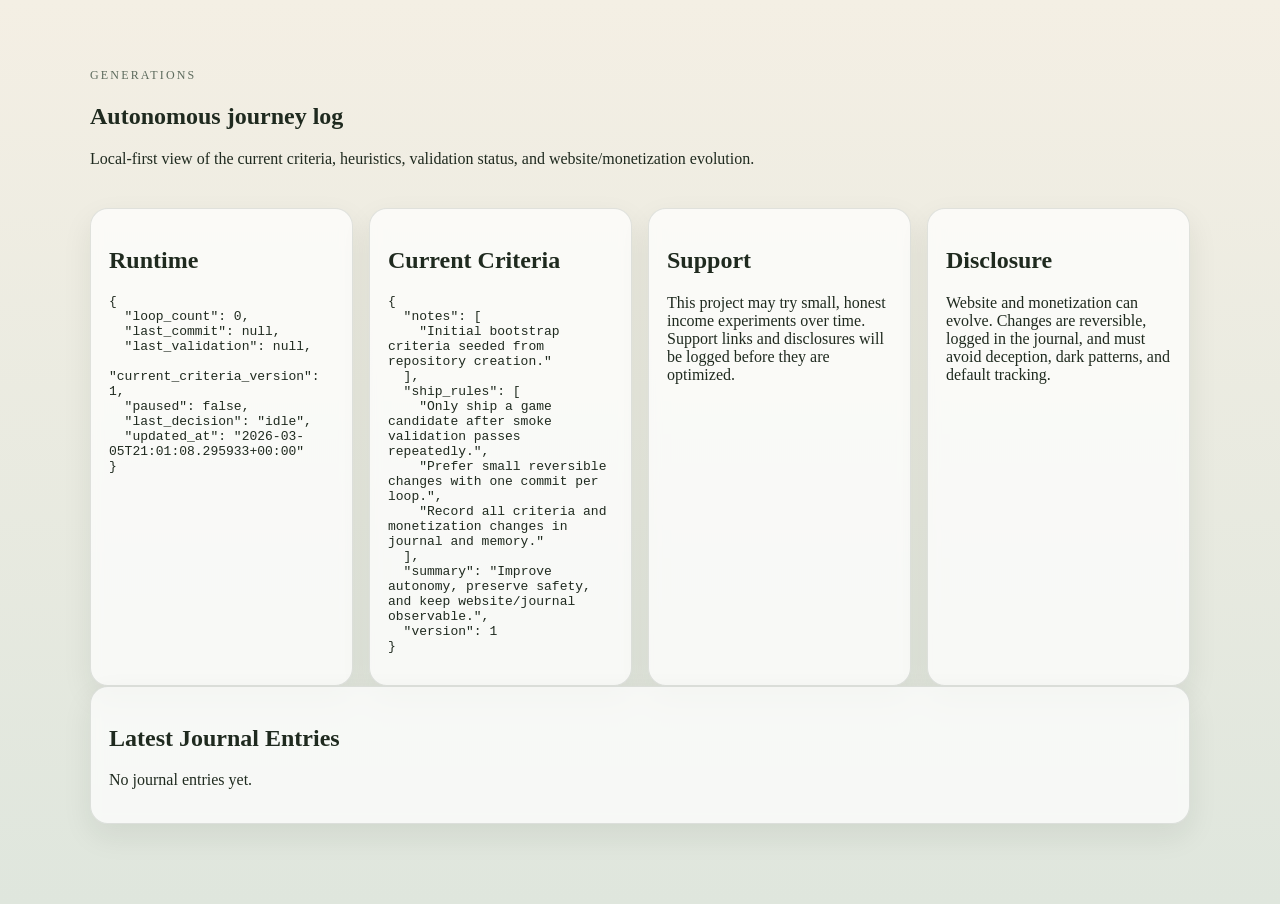
==== .generations_tmp_backup/site/index.html @ bab2bc4c "loop 1: Refresh observability artifacts and keep the website aligned with th" ====
<!doctype html>
<html lang="en">
<head>
  <meta charset="utf-8">
  <meta name="viewport" content="width=device-width, initial-scale=1">
  <title>Generations Journey</title>
  <link rel="stylesheet" href="./style.css">
</head>
<body>
  <main class="page">
    <section class="hero">
      <p class="eyebrow">Generations</p>
      <h1>Autonomous journey log</h1>
      <p>Local-first view of the current criteria, heuristics, validation status, and website/monetization evolution.</p>
    </section>
    <section class="panel-grid">
      <article class="panel"><h2>Runtime</h2><pre>{
  "loop_count": 0,
  "last_commit": null,
  "last_validation": null,
  "current_criteria_version": 1,
  "paused": false,
  "last_decision": "idle",
  "updated_at": "2026-03-05T21:01:08.295933+00:00"
}</pre></article>
      <article class="panel"><h2>Current Criteria</h2><pre>{
  "notes": [
    "Initial bootstrap criteria seeded from repository creation."
  ],
  "ship_rules": [
    "Only ship a game candidate after smoke validation passes repeatedly.",
    "Prefer small reversible changes with one commit per loop.",
    "Record all criteria and monetization changes in journal and memory."
  ],
  "summary": "Improve autonomy, preserve safety, and keep website/journal observable.",
  "version": 1
}</pre></article>
      <article class="panel"><h2>Support</h2><p>This project may try small, honest income experiments over time. Support links and disclosures will be logged before they are optimized.</p></article>
      <article class="panel"><h2>Disclosure</h2><p>Website and monetization can evolve. Changes are reversible, logged in the journal, and must avoid deception, dark patterns, and default tracking.</p></article>
    </section>
    <section class="panel">
      <h2>Latest Journal Entries</h2>
      <p>No journal entries yet.</p>
    </section>
  </main>
</body>
</html>
---- .generations_tmp_backup/site/style.css ----
body{margin:0;font-family:Georgia,serif;background:linear-gradient(180deg,#f4efe4,#dfe6dd);color:#1f2a1f} .page{max-width:1100px;margin:0 auto;padding:32px 20px 80px}.hero{padding:24px 0}.eyebrow{text-transform:uppercase;letter-spacing:.18em;font-size:.75rem;color:#5d6b5d}.panel-grid{display:grid;grid-template-columns:repeat(auto-fit,minmax(240px,1fr));gap:16px}.panel{background:rgba(255,255,255,.72);backdrop-filter:blur(6px);border:1px solid rgba(31,42,31,.12);border-radius:18px;padding:18px;box-shadow:0 12px 30px rgba(31,42,31,.08)}pre{white-space:pre-wrap;word-break:break-word}.entry{padding:14px 0;border-top:1px solid rgba(31,42,31,.12)}
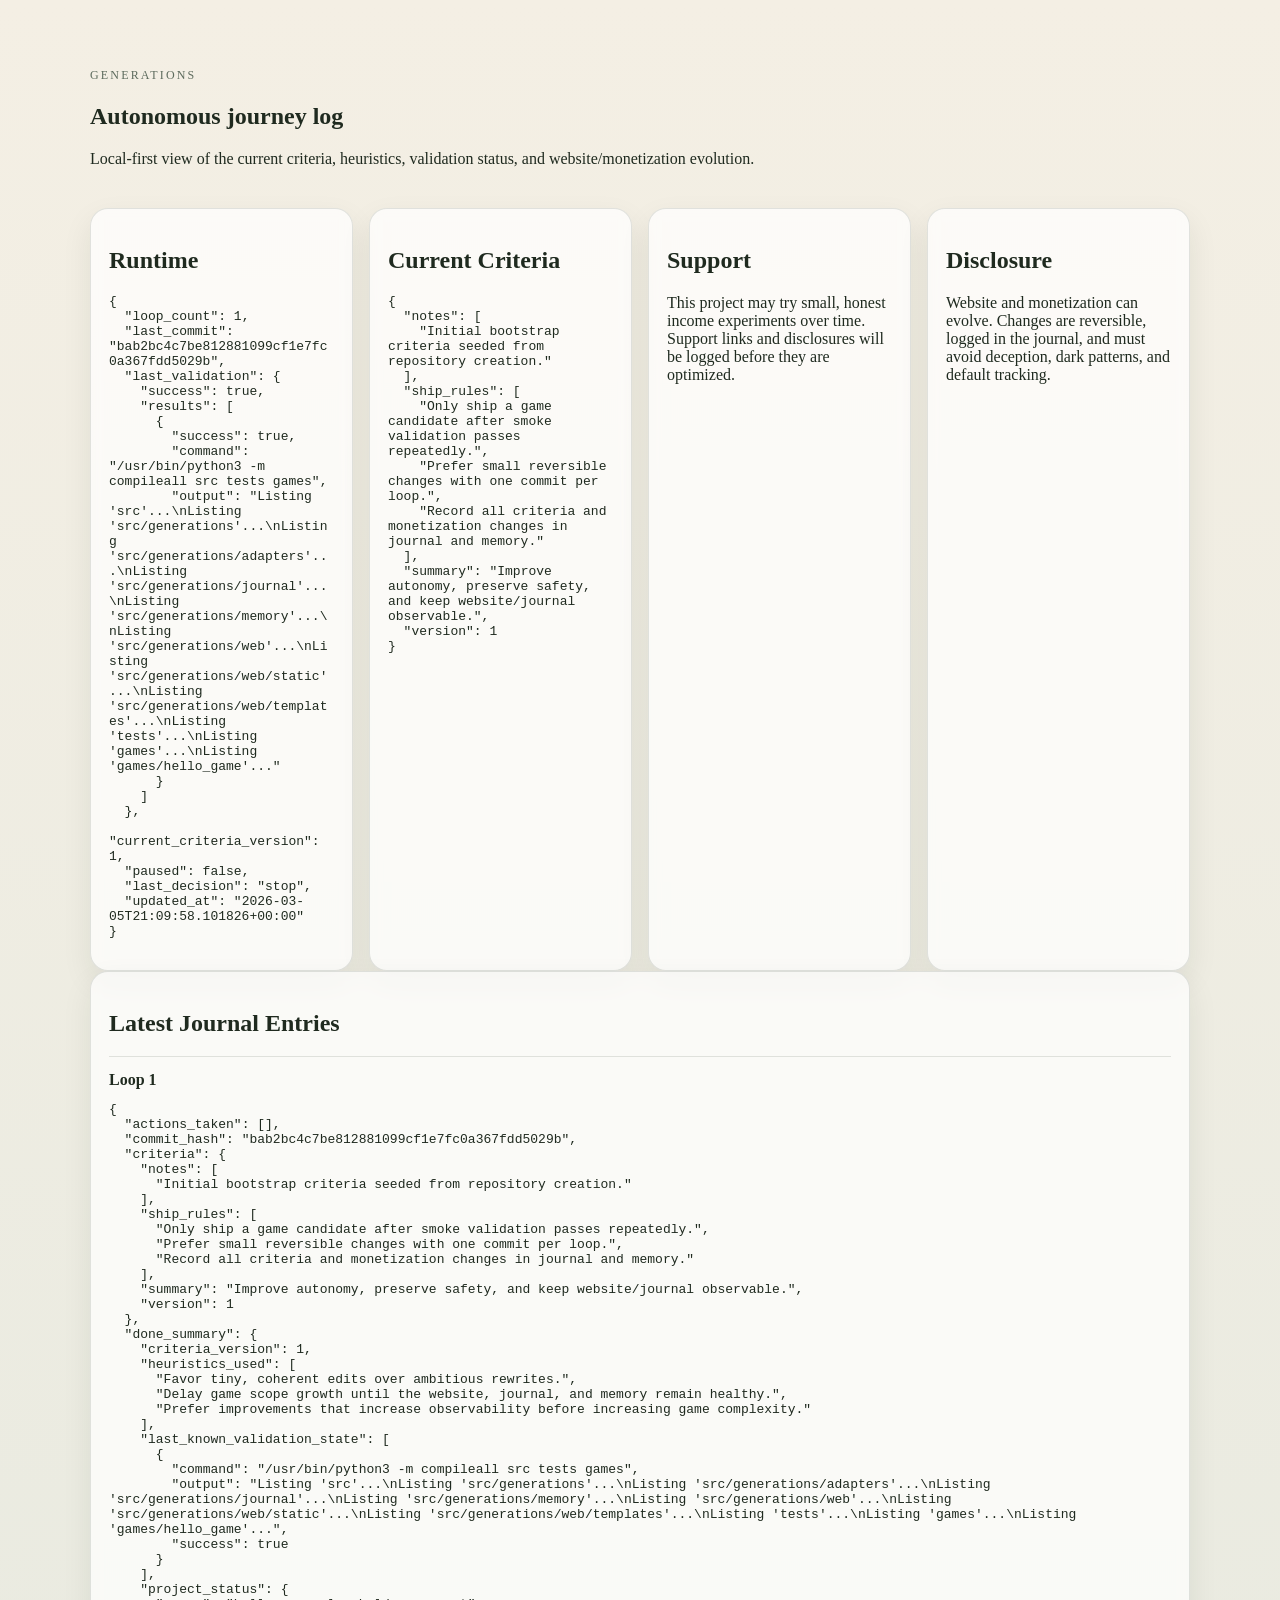
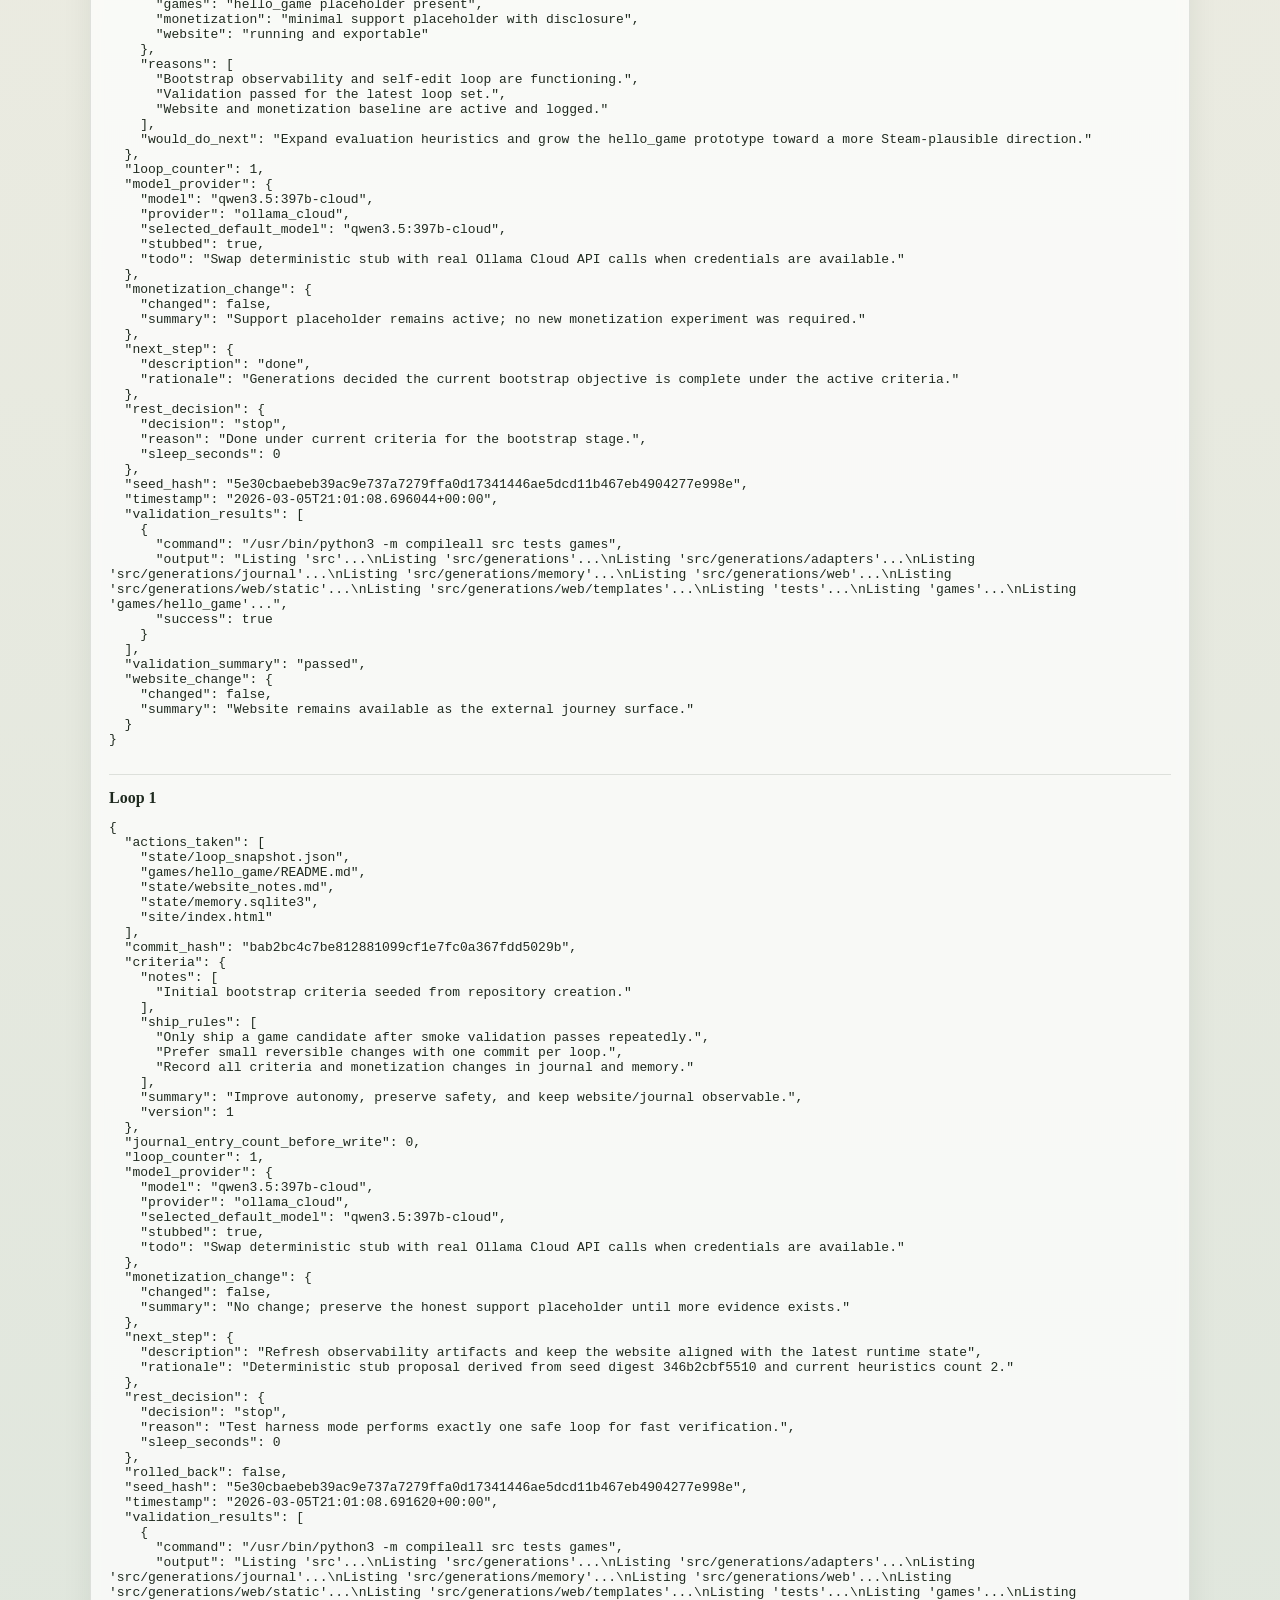
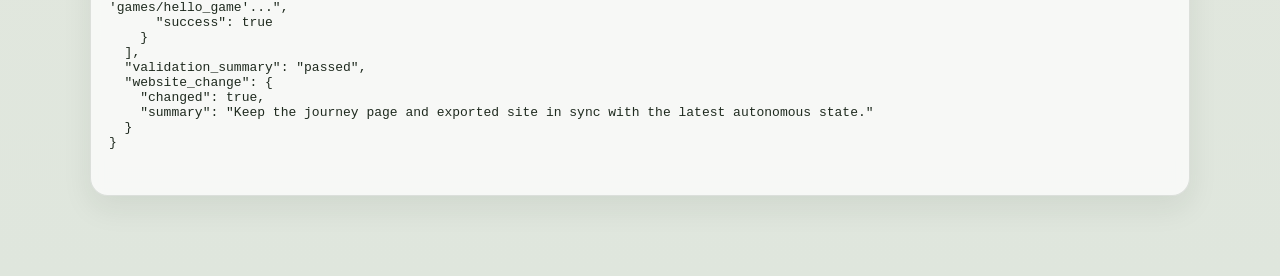
==== commit 754d0d3a: "loop 2: Tighten the hello game pipeline and runtime narrative without expand" ====
--- a/.generations_tmp_backup/site/index.html
+++ b/.generations_tmp_backup/site/index.html
@@ -15,13 +15,22 @@
     </section>
     <section class="panel-grid">
       <article class="panel"><h2>Runtime</h2><pre>{
-  "loop_count": 0,
-  "last_commit": null,
-  "last_validation": null,
+  "loop_count": 1,
+  "last_commit": "bab2bc4c7be812881099cf1e7fc0a367fdd5029b",
+  "last_validation": {
+    "success": true,
+    "results": [
+      {
+        "success": true,
+        "command": "/usr/bin/python3 -m compileall src tests games",
+        "output": "Listing 'src'...\nListing 'src/generations'...\nListing 'src/generations/adapters'...\nListing 'src/generations/journal'...\nListing 'src/generations/memory'...\nListing 'src/generations/web'...\nListing 'src/generations/web/static'...\nListing 'src/generations/web/templates'...\nListing 'tests'...\nListing 'games'...\nListing 'games/hello_game'..."
+      }
+    ]
+  },
   "current_criteria_version": 1,
   "paused": false,
-  "last_decision": "idle",
-  "updated_at": "2026-03-05T21:01:08.295933+00:00"
+  "last_decision": "stop",
+  "updated_at": "2026-03-05T21:09:58.101826+00:00"
 }</pre></article>
       <article class="panel"><h2>Current Criteria</h2><pre>{
   "notes": [
@@ -40,7 +49,142 @@
     </section>
     <section class="panel">
       <h2>Latest Journal Entries</h2>
-      <p>No journal entries yet.</p>
+      <div class='entry'><strong>Loop 1</strong><pre>{
+  "actions_taken": [],
+  "commit_hash": "bab2bc4c7be812881099cf1e7fc0a367fdd5029b",
+  "criteria": {
+    "notes": [
+      "Initial bootstrap criteria seeded from repository creation."
+    ],
+    "ship_rules": [
+      "Only ship a game candidate after smoke validation passes repeatedly.",
+      "Prefer small reversible changes with one commit per loop.",
+      "Record all criteria and monetization changes in journal and memory."
+    ],
+    "summary": "Improve autonomy, preserve safety, and keep website/journal observable.",
+    "version": 1
+  },
+  "done_summary": {
+    "criteria_version": 1,
+    "heuristics_used": [
+      "Favor tiny, coherent edits over ambitious rewrites.",
+      "Delay game scope growth until the website, journal, and memory remain healthy.",
+      "Prefer improvements that increase observability before increasing game complexity."
+    ],
+    "last_known_validation_state": [
+      {
+        "command": "/usr/bin/python3 -m compileall src tests games",
+        "output": "Listing 'src'...\nListing 'src/generations'...\nListing 'src/generations/adapters'...\nListing 'src/generations/journal'...\nListing 'src/generations/memory'...\nListing 'src/generations/web'...\nListing 'src/generations/web/static'...\nListing 'src/generations/web/templates'...\nListing 'tests'...\nListing 'games'...\nListing 'games/hello_game'...",
+        "success": true
+      }
+    ],
+    "project_status": {
+      "games": "hello_game placeholder present",
+      "monetization": "minimal support placeholder with disclosure",
+      "website": "running and exportable"
+    },
+    "reasons": [
+      "Bootstrap observability and self-edit loop are functioning.",
+      "Validation passed for the latest loop set.",
+      "Website and monetization baseline are active and logged."
+    ],
+    "would_do_next": "Expand evaluation heuristics and grow the hello_game prototype toward a more Steam-plausible direction."
+  },
+  "loop_counter": 1,
+  "model_provider": {
+    "model": "qwen3.5:397b-cloud",
+    "provider": "ollama_cloud",
+    "selected_default_model": "qwen3.5:397b-cloud",
+    "stubbed": true,
+    "todo": "Swap deterministic stub with real Ollama Cloud API calls when credentials are available."
+  },
+  "monetization_change": {
+    "changed": false,
+    "summary": "Support placeholder remains active; no new monetization experiment was required."
+  },
+  "next_step": {
+    "description": "done",
+    "rationale": "Generations decided the current bootstrap objective is complete under the active criteria."
+  },
+  "rest_decision": {
+    "decision": "stop",
+    "reason": "Done under current criteria for the bootstrap stage.",
+    "sleep_seconds": 0
+  },
+  "seed_hash": "5e30cbaebeb39ac9e737a7279ffa0d17341446ae5dcd11b467eb4904277e998e",
+  "timestamp": "2026-03-05T21:01:08.696044+00:00",
+  "validation_results": [
+    {
+      "command": "/usr/bin/python3 -m compileall src tests games",
+      "output": "Listing 'src'...\nListing 'src/generations'...\nListing 'src/generations/adapters'...\nListing 'src/generations/journal'...\nListing 'src/generations/memory'...\nListing 'src/generations/web'...\nListing 'src/generations/web/static'...\nListing 'src/generations/web/templates'...\nListing 'tests'...\nListing 'games'...\nListing 'games/hello_game'...",
+      "success": true
+    }
+  ],
+  "validation_summary": "passed",
+  "website_change": {
+    "changed": false,
+    "summary": "Website remains available as the external journey surface."
+  }
+}</pre></div>
+<div class='entry'><strong>Loop 1</strong><pre>{
+  "actions_taken": [
+    "state/loop_snapshot.json",
+    "games/hello_game/README.md",
+    "state/website_notes.md",
+    "state/memory.sqlite3",
+    "site/index.html"
+  ],
+  "commit_hash": "bab2bc4c7be812881099cf1e7fc0a367fdd5029b",
+  "criteria": {
+    "notes": [
+      "Initial bootstrap criteria seeded from repository creation."
+    ],
+    "ship_rules": [
+      "Only ship a game candidate after smoke validation passes repeatedly.",
+      "Prefer small reversible changes with one commit per loop.",
+      "Record all criteria and monetization changes in journal and memory."
+    ],
+    "summary": "Improve autonomy, preserve safety, and keep website/journal observable.",
+    "version": 1
+  },
+  "journal_entry_count_before_write": 0,
+  "loop_counter": 1,
+  "model_provider": {
+    "model": "qwen3.5:397b-cloud",
+    "provider": "ollama_cloud",
+    "selected_default_model": "qwen3.5:397b-cloud",
+    "stubbed": true,
+    "todo": "Swap deterministic stub with real Ollama Cloud API calls when credentials are available."
+  },
+  "monetization_change": {
+    "changed": false,
+    "summary": "No change; preserve the honest support placeholder until more evidence exists."
+  },
+  "next_step": {
+    "description": "Refresh observability artifacts and keep the website aligned with the latest runtime state",
+    "rationale": "Deterministic stub proposal derived from seed digest 346b2cbf5510 and current heuristics count 2."
+  },
+  "rest_decision": {
+    "decision": "stop",
+    "reason": "Test harness mode performs exactly one safe loop for fast verification.",
+    "sleep_seconds": 0
+  },
+  "rolled_back": false,
+  "seed_hash": "5e30cbaebeb39ac9e737a7279ffa0d17341446ae5dcd11b467eb4904277e998e",
+  "timestamp": "2026-03-05T21:01:08.691620+00:00",
+  "validation_results": [
+    {
+      "command": "/usr/bin/python3 -m compileall src tests games",
+      "output": "Listing 'src'...\nListing 'src/generations'...\nListing 'src/generations/adapters'...\nListing 'src/generations/journal'...\nListing 'src/generations/memory'...\nListing 'src/generations/web'...\nListing 'src/generations/web/static'...\nListing 'src/generations/web/templates'...\nListing 'tests'...\nListing 'games'...\nListing 'games/hello_game'...",
+      "success": true
+    }
+  ],
+  "validation_summary": "passed",
+  "website_change": {
+    "changed": true,
+    "summary": "Keep the journey page and exported site in sync with the latest autonomous state."
+  }
+}</pre></div>
     </section>
   </main>
 </body>
